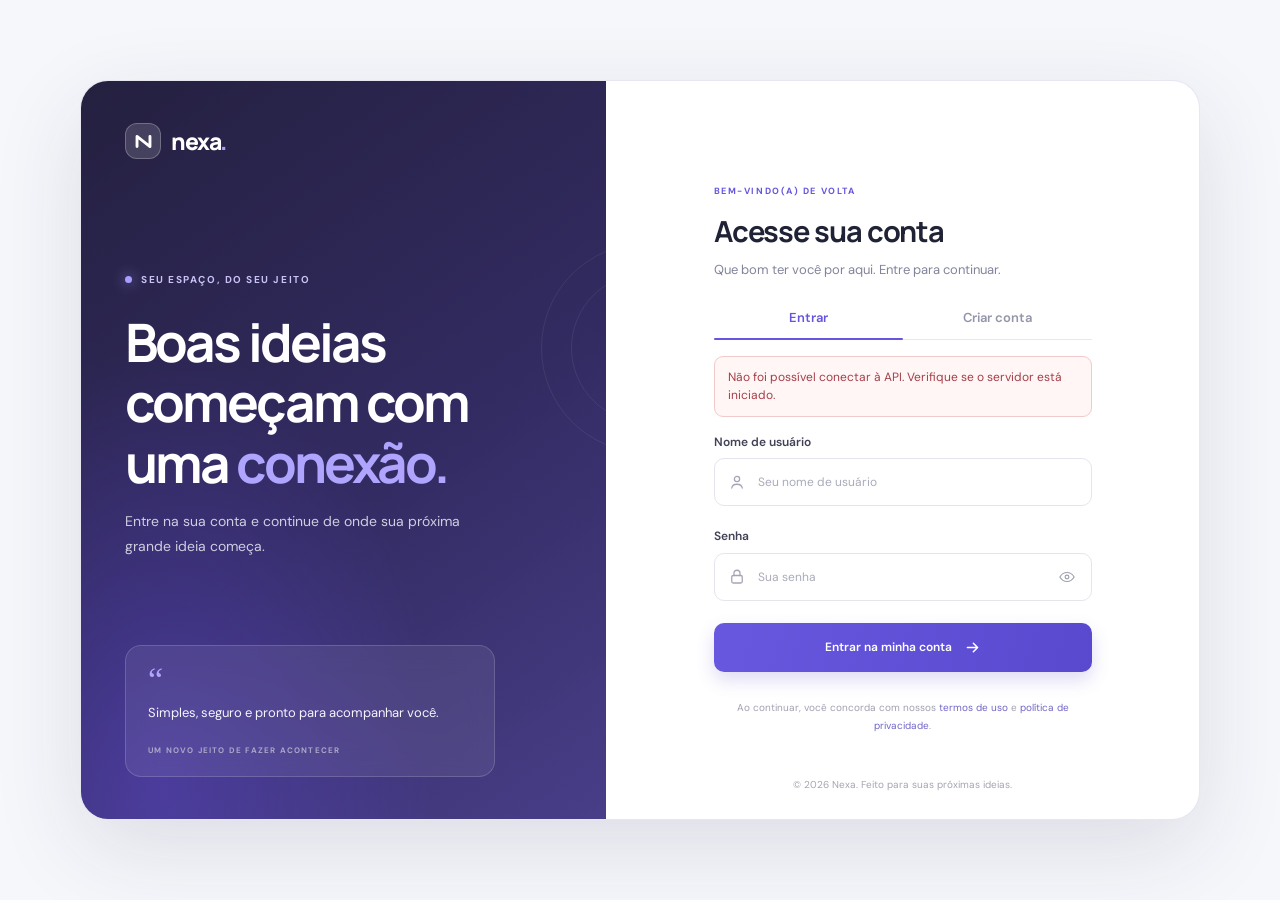
==== page/index.html @ caa94b3e "Commit inicial (codei a base do projeto antes de upar)" ====
<!doctype html>
<html lang="pt-BR">
  <head>
    <meta charset="UTF-8" />
    <meta name="viewport" content="width=device-width, initial-scale=1.0" />
    <meta
      name="description"
      content="Acesse sua conta ou crie seu cadastro de forma simples e segura."
    />
    <meta name="theme-color" content="#f6f7fb" />
    <title>Acesse sua conta</title>
    <link rel="preconnect" href="https://fonts.googleapis.com" />
    <link rel="preconnect" href="https://fonts.gstatic.com" crossorigin />
    <link
      href="https://fonts.googleapis.com/css2?family=DM+Sans:wght@400;500;600;700&family=Manrope:wght@400;500;600;700;800&display=swap"
      rel="stylesheet"
    />
    <link rel="stylesheet" href="./style/style.css" />
    <script src="./scripts/api.js" defer></script>
    <script src="./scripts/index.js" defer></script>
  </head>
  <body>
    <main class="auth-layout">
      <section class="welcome-panel" aria-label="Bem-vindo">
        <a class="brand" href="./index.html" aria-label="Nexa, página inicial">
          <span class="brand-mark" aria-hidden="true">
            <svg viewBox="0 0 32 32" fill="none">
              <path d="M7 23V9l18 14V9" stroke="currentColor" stroke-width="4" stroke-linecap="round" stroke-linejoin="round" />
            </svg>
          </span>
          <span>nexa<span class="brand-period">.</span></span>
        </a>

        <div class="welcome-copy">
          <span class="eyebrow"><span class="eyebrow-dot"></span> SEU ESPAÇO, DO SEU JEITO</span>
          <h1>Boas ideias começam com uma <span>conexão.</span></h1>
          <p>Entre na sua conta e continue de onde sua próxima grande ideia começa.</p>
        </div>

        <div class="quote-card">
          <span class="quote-mark" aria-hidden="true">“</span>
          <p>Simples, seguro e pronto para acompanhar você.</p>
          <span class="quote-caption">UM NOVO JEITO DE FAZER ACONTECER</span>
        </div>

        <span class="panel-decoration panel-decoration-one" aria-hidden="true"></span>
        <span class="panel-decoration panel-decoration-two" aria-hidden="true"></span>
      </section>

      <section class="form-panel" aria-labelledby="form-title">
        <div class="mobile-brand" aria-hidden="true">
          <span class="brand-mark">
            <svg viewBox="0 0 32 32" fill="none">
              <path d="M7 23V9l18 14V9" stroke="currentColor" stroke-width="4" stroke-linecap="round" stroke-linejoin="round" />
            </svg>
          </span>
          <span>nexa<span class="brand-period">.</span></span>
        </div>

        <div class="form-content">
          <div class="form-heading">
            <span class="form-kicker">BEM-VINDO(A) DE VOLTA</span>
            <h2 id="form-title">Acesse sua conta</h2>
            <p id="form-subtitle">Que bom ter você por aqui. Entre para continuar.</p>
          </div>

          <div class="tab-list" role="tablist" aria-label="Acesso ou cadastro">
            <button
              class="tab-button is-active"
              id="login-tab"
              type="button"
              role="tab"
              aria-selected="true"
              aria-controls="login-form"
              data-mode="login"
            >
              Entrar
            </button>
            <button
              class="tab-button"
              id="register-tab"
              type="button"
              role="tab"
              aria-selected="false"
              aria-controls="register-form"
              data-mode="register"
              tabindex="-1"
            >
              Criar conta
            </button>
            <span class="tab-indicator" aria-hidden="true"></span>
          </div>

          <div
            class="notice"
            id="form-notice"
            role="status"
            aria-live="polite"
            hidden
          ></div>

          <form class="auth-form" id="login-form" role="tabpanel" aria-labelledby="login-tab">
            <div class="field">
              <label for="login-username">Nome de usuário</label>
              <div class="input-wrap">
                <svg class="field-icon" viewBox="0 0 24 24" fill="none" aria-hidden="true">
                  <circle cx="12" cy="8" r="3.5" stroke="currentColor" stroke-width="1.7" />
                  <path d="M5 20c.6-3.2 3.1-5 7-5s6.4 1.8 7 5" stroke="currentColor" stroke-width="1.7" stroke-linecap="round" />
                </svg>
                <input
                  id="login-username"
                  name="username"
                  type="text"
                  placeholder="Seu nome de usuário"
                  autocomplete="username"
                  minlength="3"
                  required
                />
              </div>
            </div>

            <div class="field">
              <div class="label-row">
                <label for="login-password">Senha</label>
              </div>
              <div class="input-wrap">
                <svg class="field-icon" viewBox="0 0 24 24" fill="none" aria-hidden="true">
                  <rect x="5" y="10" width="14" height="10" rx="2" stroke="currentColor" stroke-width="1.7" />
                  <path d="M8 10V7a4 4 0 0 1 8 0v3" stroke="currentColor" stroke-width="1.7" stroke-linecap="round" />
                </svg>
                <input
                  id="login-password"
                  name="password"
                  type="password"
                  placeholder="Sua senha"
                  autocomplete="current-password"
                  required
                />
                <button class="password-toggle" type="button" aria-label="Mostrar senha" aria-pressed="false" data-password-toggle="login-password">
                  <svg viewBox="0 0 24 24" fill="none" aria-hidden="true">
                    <path d="M2.5 12s3.4-6 9.5-6 9.5 6 9.5 6-3.4 6-9.5 6-9.5-6-9.5-6Z" stroke="currentColor" stroke-width="1.6" />
                    <circle cx="12" cy="12" r="2.5" stroke="currentColor" stroke-width="1.6" />
                  </svg>
                </button>
              </div>
            </div>

            <button class="submit-button" type="submit">
              <span>Entrar na minha conta</span>
              <svg viewBox="0 0 20 20" fill="none" aria-hidden="true">
                <path d="M4 10h12m-5-5 5 5-5 5" stroke="currentColor" stroke-width="1.8" stroke-linecap="round" stroke-linejoin="round" />
              </svg>
            </button>
          </form>

          <form class="auth-form" id="register-form" role="tabpanel" aria-labelledby="register-tab" hidden>
            <div class="field">
              <label for="register-username">Nome de usuário</label>
              <div class="input-wrap">
                <svg class="field-icon" viewBox="0 0 24 24" fill="none" aria-hidden="true">
                  <circle cx="12" cy="8" r="3.5" stroke="currentColor" stroke-width="1.7" />
                  <path d="M5 20c.6-3.2 3.1-5 7-5s6.4 1.8 7 5" stroke="currentColor" stroke-width="1.7" stroke-linecap="round" />
                </svg>
                <input
                  id="register-username"
                  name="username"
                  type="text"
                  placeholder="Escolha um nome de usuário"
                  autocomplete="username"
                  minlength="3"
                  required
                />
              </div>
            </div>

            <div class="field">
              <label for="register-email">E-mail</label>
              <div class="input-wrap">
                <svg class="field-icon" viewBox="0 0 24 24" fill="none" aria-hidden="true">
                  <rect x="3.5" y="5" width="17" height="14" rx="2" stroke="currentColor" stroke-width="1.7" />
                  <path d="m4.5 7 7.5 6 7.5-6" stroke="currentColor" stroke-width="1.7" stroke-linecap="round" stroke-linejoin="round" />
                </svg>
                <input
                  id="register-email"
                  name="email"
                  type="email"
                  placeholder="voce@exemplo.com"
                  autocomplete="email"
                  required
                />
              </div>
            </div>

            <div class="field">
              <label for="register-password">Senha</label>
              <div class="input-wrap">
                <svg class="field-icon" viewBox="0 0 24 24" fill="none" aria-hidden="true">
                  <rect x="5" y="10" width="14" height="10" rx="2" stroke="currentColor" stroke-width="1.7" />
                  <path d="M8 10V7a4 4 0 0 1 8 0v3" stroke="currentColor" stroke-width="1.7" stroke-linecap="round" />
                </svg>
                <input
                  id="register-password"
                  name="password"
                  type="password"
                  placeholder="Crie uma senha"
                  autocomplete="new-password"
                  required
                />
                <button class="password-toggle" type="button" aria-label="Mostrar senha" aria-pressed="false" data-password-toggle="register-password">
                  <svg viewBox="0 0 24 24" fill="none" aria-hidden="true">
                    <path d="M2.5 12s3.4-6 9.5-6 9.5 6 9.5 6-3.4 6-9.5 6-9.5-6-9.5-6Z" stroke="currentColor" stroke-width="1.6" />
                    <circle cx="12" cy="12" r="2.5" stroke="currentColor" stroke-width="1.6" />
                  </svg>
                </button>
              </div>
            </div>

            <button class="submit-button" type="submit">
              <span>Criar minha conta</span>
              <svg viewBox="0 0 20 20" fill="none" aria-hidden="true">
                <path d="M4 10h12m-5-5 5 5-5 5" stroke="currentColor" stroke-width="1.8" stroke-linecap="round" stroke-linejoin="round" />
              </svg>
            </button>
          </form>

          <p class="form-footer">
            Ao continuar, você concorda com nossos <a href="#" aria-label="Termos de uso (informação não disponível)">termos de uso</a> e
            <a href="#" aria-label="Política de privacidade (informação não disponível)">política de privacidade</a>.
          </p>
        </div>

        <span class="copyright">© 2026 Nexa. Feito para suas próximas ideias.</span>
      </section>
    </main>
  </body>
</html>
---- page/style/style.css ----
:root {
  color-scheme: light;
  font-family: "DM Sans", sans-serif;
  color: #202235;
  background: #f6f7fb;
  font-synthesis: none;
  text-rendering: optimizeLegibility;
  -webkit-font-smoothing: antialiased;
  -moz-osx-font-smoothing: grayscale;
  font-optical-sizing: auto;
  font-weight: 400;
  --violet: #6555df;
  --violet-dark: #5343ca;
  --muted: #82849a;
  --line: #e7e8ef;
}

* {
  box-sizing: border-box;
}

body {
  min-width: 320px;
  min-height: 100vh;
  margin: 0;
  padding: 24px;
  display: grid;
  place-items: center;
}

button,
input {
  font: inherit;
}

button,
a {
  -webkit-tap-highlight-color: transparent;
}

.auth-layout {
  display: grid;
  grid-template-columns: minmax(360px, 0.94fr) minmax(470px, 1.06fr);
  width: min(1120px, 100%);
  min-height: min(740px, calc(100vh - 48px));
  overflow: hidden;
  border: 1px solid rgba(224, 226, 237, 0.8);
  border-radius: 28px;
  background: #fff;
  box-shadow: 0 28px 90px rgba(38, 38, 72, 0.12);
}

.welcome-panel {
  position: relative;
  display: flex;
  flex-direction: column;
  justify-content: space-between;
  min-height: 100%;
  overflow: hidden;
  padding: 42px 44px;
  color: #fff;
  background:
    radial-gradient(ellipse at 15% 95%, rgba(100, 76, 221, 0.42), transparent 44%),
    linear-gradient(145deg, #24203f 0%, #322b61 54%, #483e89 100%);
}

.brand,
.mobile-brand {
  position: relative;
  z-index: 1;
  display: inline-flex;
  align-items: center;
  gap: 10px;
  width: fit-content;
  color: inherit;
  font-family: "Manrope", sans-serif;
  font-size: 23px;
  font-weight: 800;
  letter-spacing: -1.4px;
  text-decoration: none;
}

.brand-mark {
  display: grid;
  width: 36px;
  height: 36px;
  place-items: center;
  border: 1px solid rgba(255, 255, 255, 0.24);
  border-radius: 12px;
  color: #fff;
  background: rgba(255, 255, 255, 0.14);
}

.brand-mark svg {
  width: 23px;
  height: 23px;
}

.brand-period {
  color: #a99eff;
}

.welcome-copy,
.quote-card {
  position: relative;
  z-index: 1;
}

.welcome-copy {
  max-width: 390px;
  margin: 70px 0 48px;
}

.eyebrow,
.form-kicker,
.quote-caption {
  font-size: 10px;
  font-weight: 700;
  letter-spacing: 1.55px;
}

.eyebrow {
  display: inline-flex;
  align-items: center;
  gap: 9px;
  color: #c9c3f5;
}

.eyebrow-dot {
  width: 7px;
  height: 7px;
  border-radius: 50%;
  background: #a99eff;
  box-shadow: 0 0 14px rgba(169, 158, 255, 0.9);
}

.welcome-copy h1 {
  margin: 24px 0 16px;
  font-family: "Manrope", sans-serif;
  font-size: clamp(37px, 4.2vw, 53px);
  font-weight: 700;
  letter-spacing: -2.9px;
  line-height: 1.14;
}

.welcome-copy h1 span {
  color: #afa5ff;
}

.welcome-copy p {
  max-width: 340px;
  margin: 0;
  color: #cfcee0;
  font-size: 14px;
  line-height: 1.8;
}

.quote-card {
  max-width: 370px;
  padding: 20px 22px 18px;
  border: 1px solid rgba(255, 255, 255, 0.16);
  border-radius: 16px;
  background: rgba(255, 255, 255, 0.075);
  backdrop-filter: blur(12px);
}

.quote-mark {
  color: #afa5ff;
  font-family: Georgia, serif;
  font-size: 34px;
  line-height: 0.8;
}

.quote-card p {
  margin: 7px 0 13px;
  color: #f5f4ff;
  font-size: 13px;
  line-height: 1.6;
}

.quote-caption {
  color: #aaa7c8;
  font-size: 8px;
  letter-spacing: 1.2px;
}

.panel-decoration {
  position: absolute;
  width: 210px;
  height: 210px;
  border: 1px solid rgba(255, 255, 255, 0.07);
  border-radius: 50%;
  pointer-events: none;
}

.panel-decoration-one {
  top: 22%;
  right: -145px;
}

.panel-decoration-two {
  top: calc(22% + 30px);
  right: -115px;
  width: 150px;
  height: 150px;
}

.form-panel {
  display: flex;
  flex-direction: column;
  align-items: center;
  justify-content: space-between;
  min-width: 0;
  padding: 54px 56px 28px;
}

.form-content {
  width: min(100%, 378px);
  margin: auto 0;
  padding: 30px 0;
}

.form-heading {
  margin-bottom: 28px;
}

.form-kicker {
  color: var(--violet);
  font-size: 9px;
}

.form-heading h2 {
  margin: 12px 0 8px;
  font-family: "Manrope", sans-serif;
  font-size: 29px;
  font-weight: 700;
  letter-spacing: -1.1px;
}

.form-heading p {
  margin: 0;
  color: var(--muted);
  font-size: 13px;
  line-height: 1.65;
}

.tab-list {
  position: relative;
  display: grid;
  grid-template-columns: 1fr 1fr;
  margin-bottom: 25px;
  border-bottom: 1px solid var(--line);
}

.tab-button {
  position: relative;
  padding: 0 12px 13px;
  border: 0;
  color: #9395a8;
  background: transparent;
  cursor: pointer;
  font-size: 13px;
  font-weight: 600;
  transition: color 160ms ease;
}

.tab-button:hover,
.tab-button.is-active {
  color: var(--violet);
}

.tab-indicator {
  position: absolute;
  bottom: -1px;
  left: 0;
  width: 50%;
  height: 2px;
  border-radius: 4px;
  background: var(--violet);
  transition: transform 180ms ease;
}

.tab-list[data-active="register"] .tab-indicator {
  transform: translateX(100%);
}

.auth-form {
  display: grid;
  gap: 18px;
}

.field {
  display: grid;
  gap: 8px;
}

.field label {
  color: #414257;
  font-size: 12px;
  font-weight: 600;
}

.input-wrap {
  position: relative;
  display: flex;
  align-items: center;
}

.field-icon {
  position: absolute;
  left: 14px;
  width: 18px;
  height: 18px;
  color: #a3a5b6;
  pointer-events: none;
}

.input-wrap input {
  width: 100%;
  height: 48px;
  padding: 0 44px 0 43px;
  border: 1px solid #e5e6ed;
  border-radius: 10px;
  outline: none;
  color: #282a3f;
  background: #fff;
  font-size: 12px;
  transition: border-color 160ms ease, box-shadow 160ms ease, background 160ms ease;
}

.input-wrap input::placeholder {
  color: #aaabba;
}

.input-wrap input:hover {
  border-color: #d1cee9;
}

.input-wrap input:focus {
  border-color: #897ce9;
  background: #fefeff;
  box-shadow: 0 0 0 3px rgba(101, 85, 223, 0.11);
}

.password-toggle {
  position: absolute;
  right: 10px;
  display: grid;
  width: 30px;
  height: 30px;
  place-items: center;
  border: 0;
  border-radius: 7px;
  color: #a0a1b1;
  background: transparent;
  cursor: pointer;
}

.password-toggle:hover {
  color: var(--violet);
  background: #f4f2ff;
}

.password-toggle svg {
  width: 18px;
  height: 18px;
}

.submit-button {
  display: flex;
  align-items: center;
  justify-content: center;
  gap: 12px;
  width: 100%;
  min-height: 49px;
  margin-top: 4px;
  border: 0;
  border-radius: 10px;
  color: #fff;
  background: linear-gradient(105deg, #6858df, #5849cf);
  box-shadow: 0 8px 18px rgba(91, 74, 202, 0.2);
  cursor: pointer;
  font-size: 12px;
  font-weight: 600;
  transition: transform 160ms ease, box-shadow 160ms ease, background 160ms ease;
}

.submit-button:hover {
  transform: translateY(-1px);
  background: linear-gradient(105deg, #7061e7, var(--violet-dark));
  box-shadow: 0 10px 22px rgba(91, 74, 202, 0.26);
}

.submit-button:active {
  transform: translateY(0);
}

.submit-button:disabled {
  cursor: wait;
  opacity: 0.75;
}

.submit-button svg {
  width: 17px;
  height: 17px;
}

.notice {
  margin: -9px 0 17px;
  padding: 11px 13px;
  border: 1px solid #d9d4ff;
  border-radius: 9px;
  color: #5144ae;
  background: #f5f3ff;
  font-size: 12px;
  line-height: 1.55;
}

.notice[data-type="error"] {
  border-color: #f1caca;
  color: #a43e48;
  background: #fff6f5;
}

.notice[data-type="success"] {
  border-color: #c9e9d8;
  color: #28764a;
  background: #f1fbf5;
}

.form-footer {
  margin: 27px 0 0;
  color: #a0a1b0;
  font-size: 10px;
  line-height: 1.8;
  text-align: center;
}

.form-footer a {
  color: #7166c7;
  text-decoration: none;
}

.form-footer a:hover {
  text-decoration: underline;
}

.copyright {
  color: #a4a5b2;
  font-size: 10px;
  text-align: center;
}

.mobile-brand {
  display: none;
  color: #28233f;
}

.mobile-brand .brand-mark {
  border-color: #e8e5f6;
  color: #fff;
  background: var(--violet);
}

[hidden] {
  display: none !important;
}

:focus-visible {
  outline: 3px solid rgba(101, 85, 223, 0.36);
  outline-offset: 3px;
}

@media (max-width: 850px) {
  body {
    padding: 18px;
  }

  .auth-layout {
    grid-template-columns: minmax(290px, 0.82fr) minmax(410px, 1.18fr);
    min-height: min(720px, calc(100vh - 36px));
  }

  .welcome-panel {
    padding: 34px 30px;
  }

  .form-panel {
    padding: 42px 36px 24px;
  }
}

@media (max-width: 680px) {
  body {
    padding: 0;
    background: #fff;
  }

  .auth-layout {
    display: flex;
    flex-direction: column;
    width: 100%;
    min-height: 100vh;
    border: 0;
    border-radius: 0;
    box-shadow: none;
  }

  .welcome-panel {
    display: none;
  }

  .form-panel {
    min-height: 100vh;
    padding: 24px 25px 20px;
  }

  .mobile-brand {
    display: inline-flex;
    align-self: flex-start;
    font-size: 21px;
  }

  .form-content {
    width: min(100%, 410px);
    margin: auto 0;
    padding: 48px 0;
  }

  .form-heading h2 {
    font-size: 27px;
  }
}

@media (max-width: 380px) {
  .form-panel {
    padding-right: 20px;
    padding-left: 20px;
  }

  .form-content {
    padding: 38px 0;
  }
}

@media (prefers-reduced-motion: reduce) {
  *,
  *::before,
  *::after {
    scroll-behavior: auto !important;
    transition-duration: 0.01ms !important;
    animation-duration: 0.01ms !important;
    animation-iteration-count: 1 !important;
  }
}
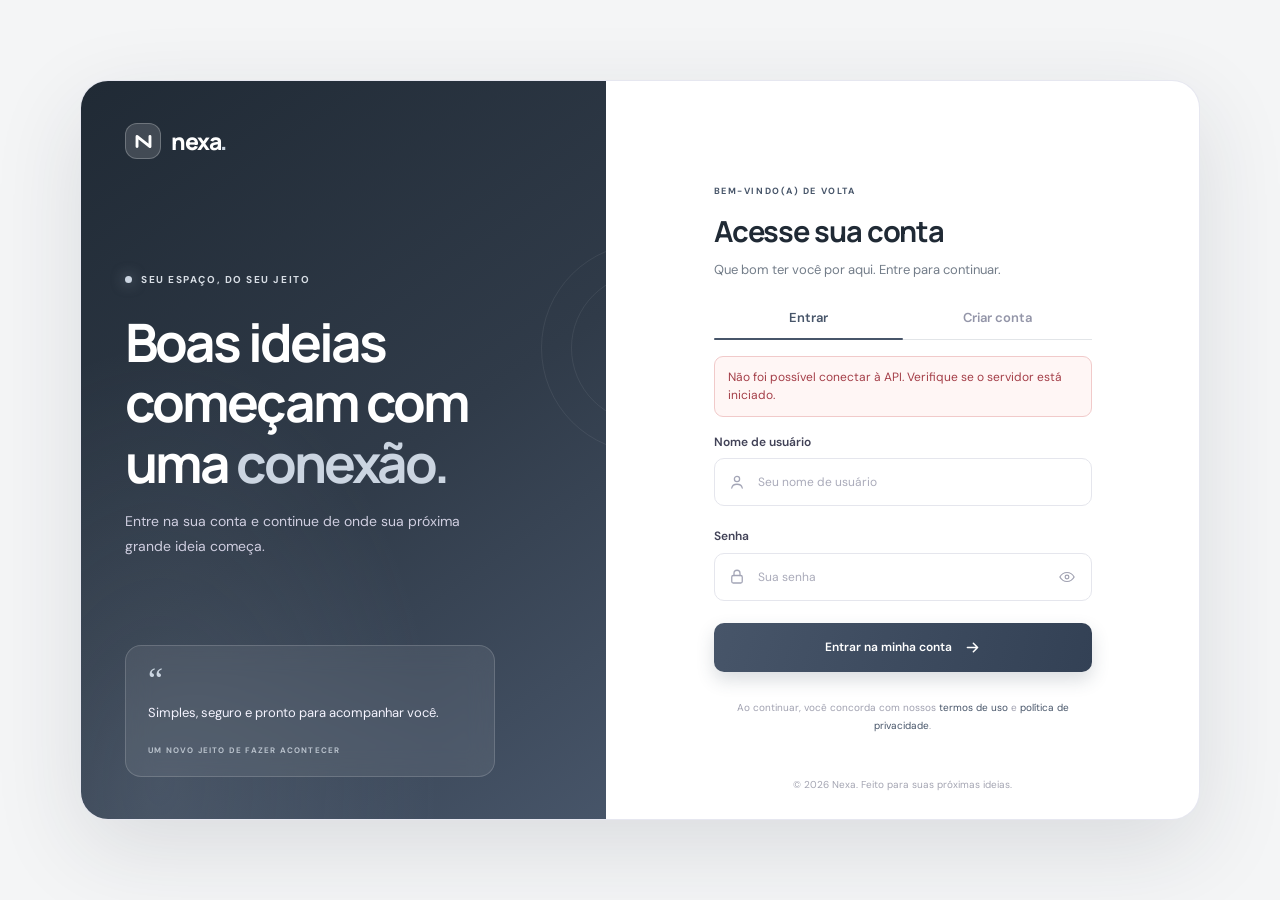
==== commit cc1a6d0f: "Mudança na paleta de cores do site; Adição de sistemas de adicionar materias e tarefas; Adição de ov" ====
--- a/page/index.html
+++ b/page/index.html
@@ -7,7 +7,7 @@
       name="description"
       content="Acesse sua conta ou crie seu cadastro de forma simples e segura."
     />
-    <meta name="theme-color" content="#f6f7fb" />
+    <meta name="theme-color" content="#f4f5f6" />
     <title>Acesse sua conta</title>
     <link rel="preconnect" href="https://fonts.googleapis.com" />
     <link rel="preconnect" href="https://fonts.gstatic.com" crossorigin />
--- a/page/style/style.css
+++ b/page/style/style.css
@@ -1,18 +1,18 @@
 :root {
   color-scheme: light;
   font-family: "DM Sans", sans-serif;
-  color: #202235;
-  background: #f6f7fb;
+  color: #202a35;
+  background: #f4f5f6;
   font-synthesis: none;
   text-rendering: optimizeLegibility;
   -webkit-font-smoothing: antialiased;
   -moz-osx-font-smoothing: grayscale;
   font-optical-sizing: auto;
   font-weight: 400;
-  --violet: #6555df;
-  --violet-dark: #5343ca;
-  --muted: #82849a;
-  --line: #e7e8ef;
+  --accent: #475569;
+  --accent-dark: #334155;
+  --muted: #737d89;
+  --line: #e2e5e8;
 }
 
 * {
@@ -47,7 +47,7 @@
   border: 1px solid rgba(224, 226, 237, 0.8);
   border-radius: 28px;
   background: #fff;
-  box-shadow: 0 28px 90px rgba(38, 38, 72, 0.12);
+  box-shadow: 0 28px 90px rgba(31, 41, 55, 0.12);
 }
 
 .welcome-panel {
@@ -60,8 +60,8 @@
   padding: 42px 44px;
   color: #fff;
   background:
-    radial-gradient(ellipse at 15% 95%, rgba(100, 76, 221, 0.42), transparent 44%),
-    linear-gradient(145deg, #24203f 0%, #322b61 54%, #483e89 100%);
+    radial-gradient(ellipse at 15% 95%, rgba(148, 163, 184, 0.18), transparent 44%),
+    linear-gradient(145deg, #202a35 0%, #303b49 54%, #475569 100%);
 }
 
 .brand,
@@ -97,7 +97,7 @@
 }
 
 .brand-period {
-  color: #a99eff;
+  color: #cbd5e1;
 }
 
 .welcome-copy,
@@ -123,15 +123,15 @@
   display: inline-flex;
   align-items: center;
   gap: 9px;
-  color: #c9c3f5;
+  color: #d8dee5;
 }
 
 .eyebrow-dot {
   width: 7px;
   height: 7px;
   border-radius: 50%;
-  background: #a99eff;
-  box-shadow: 0 0 14px rgba(169, 158, 255, 0.9);
+  background: #cbd5e1;
+  box-shadow: 0 0 14px rgba(203, 213, 225, 0.55);
 }
 
 .welcome-copy h1 {
@@ -144,7 +144,7 @@
 }
 
 .welcome-copy h1 span {
-  color: #afa5ff;
+  color: #cbd5e1;
 }
 
 .welcome-copy p {
@@ -165,7 +165,7 @@
 }
 
 .quote-mark {
-  color: #afa5ff;
+  color: #cbd5e1;
   font-family: Georgia, serif;
   font-size: 34px;
   line-height: 0.8;
@@ -179,7 +179,7 @@
 }
 
 .quote-caption {
-  color: #aaa7c8;
+  color: #b8c1cb;
   font-size: 8px;
   letter-spacing: 1.2px;
 }
@@ -225,7 +225,7 @@
 }
 
 .form-kicker {
-  color: var(--violet);
+  color: var(--accent);
   font-size: 9px;
 }
 
@@ -266,7 +266,7 @@
 
 .tab-button:hover,
 .tab-button.is-active {
-  color: var(--violet);
+  color: var(--accent);
 }
 
 .tab-indicator {
@@ -276,7 +276,7 @@
   width: 50%;
   height: 2px;
   border-radius: 4px;
-  background: var(--violet);
+  background: var(--accent);
   transition: transform 180ms ease;
 }
 
@@ -333,13 +333,13 @@
 }
 
 .input-wrap input:hover {
-  border-color: #d1cee9;
+  border-color: #cbd2d9;
 }
 
 .input-wrap input:focus {
-  border-color: #897ce9;
+  border-color: #64748b;
   background: #fefeff;
-  box-shadow: 0 0 0 3px rgba(101, 85, 223, 0.11);
+  box-shadow: 0 0 0 3px rgba(71, 85, 105, 0.12);
 }
 
 .password-toggle {
@@ -357,8 +357,8 @@
 }
 
 .password-toggle:hover {
-  color: var(--violet);
-  background: #f4f2ff;
+  color: var(--accent);
+  background: #f1f3f5;
 }
 
 .password-toggle svg {
@@ -377,8 +377,8 @@
   border: 0;
   border-radius: 10px;
   color: #fff;
-  background: linear-gradient(105deg, #6858df, #5849cf);
-  box-shadow: 0 8px 18px rgba(91, 74, 202, 0.2);
+  background: linear-gradient(105deg, #475569, #334155);
+  box-shadow: 0 8px 18px rgba(51, 65, 85, 0.18);
   cursor: pointer;
   font-size: 12px;
   font-weight: 600;
@@ -387,8 +387,8 @@
 
 .submit-button:hover {
   transform: translateY(-1px);
-  background: linear-gradient(105deg, #7061e7, var(--violet-dark));
-  box-shadow: 0 10px 22px rgba(91, 74, 202, 0.26);
+  background: linear-gradient(105deg, #58677a, var(--accent-dark));
+  box-shadow: 0 10px 22px rgba(51, 65, 85, 0.22);
 }
 
 .submit-button:active {
@@ -408,10 +408,10 @@
 .notice {
   margin: -9px 0 17px;
   padding: 11px 13px;
-  border: 1px solid #d9d4ff;
+  border: 1px solid #d7dde3;
   border-radius: 9px;
-  color: #5144ae;
-  background: #f5f3ff;
+  color: #475569;
+  background: #f3f5f6;
   font-size: 12px;
   line-height: 1.55;
 }
@@ -437,7 +437,7 @@
 }
 
 .form-footer a {
-  color: #7166c7;
+  color: #475569;
   text-decoration: none;
 }
 
@@ -453,13 +453,13 @@
 
 .mobile-brand {
   display: none;
-  color: #28233f;
+  color: #202a35;
 }
 
 .mobile-brand .brand-mark {
-  border-color: #e8e5f6;
+  border-color: #dfe3e7;
   color: #fff;
-  background: var(--violet);
+  background: var(--accent);
 }
 
 [hidden] {
@@ -467,7 +467,7 @@
 }
 
 :focus-visible {
-  outline: 3px solid rgba(101, 85, 223, 0.36);
+  outline: 3px solid rgba(71, 85, 105, 0.35);
   outline-offset: 3px;
 }
 
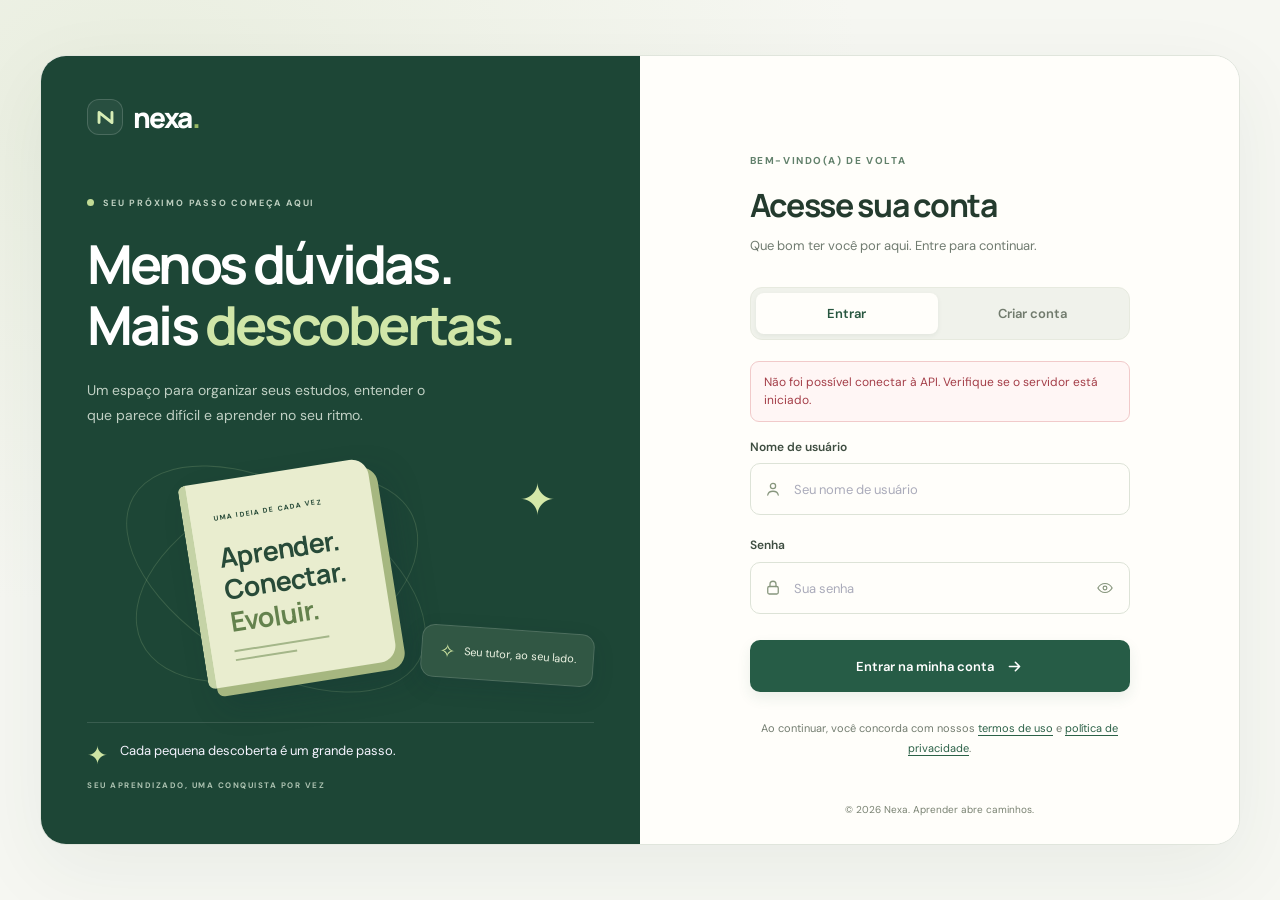
==== commit ba740d86: "Reformulação do front-end para deixar mais estético" ====
--- a/page/index.html
+++ b/page/index.html
@@ -7,7 +7,7 @@
       name="description"
       content="Acesse sua conta ou crie seu cadastro de forma simples e segura."
     />
-    <meta name="theme-color" content="#f4f5f6" />
+    <meta name="theme-color" content="#f6f7f2" />
     <title>Acesse sua conta</title>
     <link rel="preconnect" href="https://fonts.googleapis.com" />
     <link rel="preconnect" href="https://fonts.gstatic.com" crossorigin />
@@ -16,10 +16,11 @@
       rel="stylesheet"
     />
     <link rel="stylesheet" href="./style/style.css" />
+    <link rel="stylesheet" href="./style/nexa.css" />
     <script src="./scripts/api.js" defer></script>
     <script src="./scripts/index.js" defer></script>
   </head>
-  <body>
+  <body class="auth-page">
     <main class="auth-layout">
       <section class="welcome-panel" aria-label="Bem-vindo">
         <a class="brand" href="./index.html" aria-label="Nexa, página inicial">
@@ -32,15 +33,21 @@
         </a>
 
         <div class="welcome-copy">
-          <span class="eyebrow"><span class="eyebrow-dot"></span> SEU ESPAÇO, DO SEU JEITO</span>
-          <h1>Boas ideias começam com uma <span>conexão.</span></h1>
-          <p>Entre na sua conta e continue de onde sua próxima grande ideia começa.</p>
-        </div>
-
+          <span class="eyebrow"><span class="eyebrow-dot"></span> SEU PRÓXIMO PASSO COMEÇA AQUI</span>
+          <h1>Menos dúvidas.<br>Mais <span>descobertas.</span></h1>
+          <p>Um espaço para organizar seus estudos, entender o que parece difícil e aprender no seu ritmo.</p>
+        </div>
+
+        <div class="learning-art" aria-hidden="true">
+          <div class="orbit orbit-one"></div><div class="orbit orbit-two"></div>
+          <span class="art-spark">✦</span>
+          <div class="art-note"><span>UMA IDEIA DE CADA VEZ</span><strong>Aprender.<br>Conectar.<br><em>Evoluir.</em></strong><i></i><i></i></div>
+          <div class="art-label"><span>✧</span> Seu tutor, ao seu lado.</div>
+        </div>
         <div class="quote-card">
-          <span class="quote-mark" aria-hidden="true">“</span>
-          <p>Simples, seguro e pronto para acompanhar você.</p>
-          <span class="quote-caption">UM NOVO JEITO DE FAZER ACONTECER</span>
+          <span class="quote-mark" aria-hidden="true">✦</span>
+          <p>Cada pequena descoberta é um grande passo.</p>
+          <span class="quote-caption">SEU APRENDIZADO, UMA CONQUISTA POR VEZ</span>
         </div>
 
         <span class="panel-decoration panel-decoration-one" aria-hidden="true"></span>
@@ -229,7 +236,7 @@
           </p>
         </div>
 
-        <span class="copyright">© 2026 Nexa. Feito para suas próximas ideias.</span>
+        <span class="copyright">© 2026 Nexa. Aprender abre caminhos.</span>
       </section>
     </main>
   </body>
--- a/page/style/nexa.css
+++ b/page/style/nexa.css
@@ -0,0 +1,46 @@
+/* Shared visual identity: calm paper surfaces, forest green and botanical accents. */
+:root{--accent:#265c46;--accent-dark:#183f30;--accent-soft:#eaf0e6;--muted:#6b756d;--line:#e0e5dc;--success:#397654;color:#23382d;background:#f6f7f2}
+body{background:#f6f7f2}
+button,input,select{font:inherit}
+button,a,input,select{transition:background .18s ease,border-color .18s ease,box-shadow .18s ease,transform .18s ease}
+:focus-visible{outline:3px solid #86aa58;outline-offset:4px}
+input::placeholder{color:#818a80}
+input:focus,select:focus{outline:2px solid #6d9277;outline-offset:2px}
+.brand{font-size:28px;letter-spacing:-1.6px}.brand-mark{background:#265c46;border-radius:12px;box-shadow:none}.brand-period{color:#9aba65}
+button:disabled{transform:none!important}
+/* Sign in */
+.auth-page{padding:28px;background:radial-gradient(ellipse at 10% 10%,#e9eedf,transparent 45%),#f6f7f2}
+.auth-layout{width:min(1200px,100%);grid-template-columns:1fr 1fr;min-height:790px;border:1px solid #e0e5dc;border-radius:26px;box-shadow:0 24px 80px #263f3010}
+.welcome-panel{padding:42px 46px;background:#1d4636;justify-content:flex-start}
+.welcome-panel .brand-mark{color:#d7edb5;background:#ffffff0d;border:1px solid #ffffff28}
+.welcome-panel .welcome-copy{margin:54px 0 0;max-width:440px}
+.welcome-panel .eyebrow{font-size:9px;color:#bdcfc0;letter-spacing:1.8px}.eyebrow-dot{background:#c2db95;box-shadow:none}
+.welcome-panel h1{font-size:clamp(38px,4.2vw,57px);line-height:1.14;letter-spacing:-2.8px;margin:22px 0}
+.welcome-panel h1 span{color:#d0e6a8}
+.welcome-panel .welcome-copy p{color:#c0d0c4;font-size:14px;line-height:1.85;max-width:365px}
+.learning-art{position:relative;height:245px;margin-top:20px;isolation:isolate}
+.orbit{position:absolute;width:300px;height:180px;border:1px solid #bcd49930;border-radius:50%;top:40px;left:40px;transform:rotate(-25deg)}
+.orbit-two{transform:rotate(30deg);width:330px;left:24px}
+.art-note{position:absolute;top:22px;left:105px;width:191px;height:205px;padding:23px;background:#e9edcf;color:#284b39;transform:rotate(-9deg);border-radius:7px 17px 17px 7px;box-shadow:8px 9px 0 #a6b780,15px 19px 32px #102a3440;border-left:8px solid #c5d3a6}
+.art-note>span{font-size:7px;font-weight:700;letter-spacing:1.2px}.art-note strong{display:block;font-family:Manrope,sans-serif;font-size:27px;line-height:1.2;letter-spacing:-1px;margin-top:17px}.art-note em{font-style:normal;color:#64824d}.art-note i{display:block;height:2px;background:#a4b689;margin-top:12px;width:70%}.art-note i+i{width:45%;margin-top:7px}
+.art-spark{position:absolute;right:38px;top:22px;color:#d4e8a8;font-size:44px}
+.art-label{position:absolute;bottom:12px;right:0;padding:13px 17px;border:1px solid #ffffff24;border-radius:13px;background:#315744;color:#eff5e5;font-size:11px;box-shadow:0 8px 22px #102a3420;transform:rotate(4deg)}.art-label span{color:#d2e8a3;font-size:19px;vertical-align:middle;margin-right:6px}
+.quote-card{margin-top:28px;max-width:none;padding:18px 0 0;border:0;border-top:1px solid #ffffff20;border-radius:0;background:none;backdrop-filter:none}.quote-mark{float:left;margin:5px 12px 0 0;font-size:25px;color:#cee4a3}.quote-card p{margin:0 0 10px;font-size:13px}.quote-caption{color:#acc2b1;letter-spacing:1.5px;font-size:8px}
+.panel-decoration{display:none}
+.form-panel{padding:48px 58px 28px;background:#fffefa}.form-content{width:min(100%,380px)}.form-kicker{color:#61806b;letter-spacing:1.6px;font-size:10px}.form-heading h2{font-size:32px;color:#243b2e;letter-spacing:-1.3px;margin-top:14px}.form-heading p{font-size:13px;color:#707b70}
+.tab-list{background:#f0f2eb;border:1px solid #e7eadf;border-radius:12px;padding:5px;gap:4px;margin:30px 0}.tab-button{padding:12px;border-radius:8px;color:#717b6d;z-index:1}.tab-button.is-active{background:#fffefa;box-shadow:0 2px 5px #24432b10;color:#27563f}.tab-indicator{display:none}
+.field label{color:#3e4d40;font-size:12px}.input-wrap input{height:52px;background:#fffefa;border-color:#dde3d7;font-size:13px;border-radius:10px}.input-wrap input:focus{border-color:#6c9076;box-shadow:0 0 0 4px #265c4610;outline:none}.field-icon,.password-toggle{color:#87967d}.submit-button{min-height:52px;background:#265c46;box-shadow:0 6px 14px #265c4618;font-size:13px;margin-top:8px}.submit-button:hover{background:#1c4735;box-shadow:0 8px 18px #265c4620}.form-footer{color:#737d70;font-size:11px}.form-footer a{color:#2b6147;text-decoration:underline;text-underline-offset:3px}.copyright{color:#798272;font-size:10px}
+/* Study workspace */
+.workspace-page{padding:0 40px}.dashboard-layout{width:min(100%,1240px)}.topbar{min-height:94px;border-color:#dfe5d9}.top-nav{border:0;background:transparent;box-shadow:none;gap:4px;padding:5px}.nav-link{font-size:12px;text-transform:none;letter-spacing:0;min-height:40px;padding:0 18px;border-radius:9px}.nav-link.is-active{background:#e5eddf;color:#27563f}.avatar-pill{border:0;background:transparent;max-width:180px}.avatar-dot{width:32px;height:32px;background:#e5ebd6;color:#3b5835;font-size:12px}#avatar-username{overflow:hidden;text-overflow:ellipsis;white-space:nowrap}.logout-button{background:transparent;border-color:#dce3d5;border-radius:10px}
+.dashboard-main{padding:32px 0 40px}.page-heading{display:flex;align-items:center;justify-content:space-between;gap:20px;margin-bottom:25px}.page-heading h2{font-family:Manrope,sans-serif;font-size:26px;letter-spacing:-1px;margin:8px 0 0;font-weight:700}.page-heading h2>span{color:#75964a}.section-kicker{font-size:9px;color:#73826a;letter-spacing:1.8px}.workspace-label{display:flex;align-items:center;gap:8px;color:#6b7965;font-size:11px;white-space:nowrap}.workspace-label>span{width:6px;height:6px;border-radius:50%;background:#73945d}
+.welcome-card{background:#204c39;border-radius:20px;min-height:300px;padding:32px 38px;box-shadow:none}.welcome-card .eyebrow{font-size:8px;letter-spacing:1.6px;color:#c1d4c3}.status-dot{box-shadow:none;background:#cde6a3}.greeting{color:#aac6ae;margin-top:22px}.welcome-card h1{font-size:38px;overflow-wrap:anywhere}.welcome-description{color:#c4d6c7;max-width:455px;font-size:13px}.hero-stats{gap:0;margin-top:28px}.stat-pill{min-width:150px;padding:0 24px;border:0;border-right:1px solid #ffffff25;border-radius:0;background:none;backdrop-filter:none}.stat-pill:first-child{padding-left:0}.stat-pill:last-child{border:0}.stat-label{font-size:9px;color:#b8cdbb;letter-spacing:1px}.stat-pill strong{font-size:20px;letter-spacing:-.5px;margin-top:8px;color:#f0f7df}
+.welcome-decoration{right:6%;width:250px;height:240px;pointer-events:none}.hero-orbit{position:absolute;inset:10px -30px;border:1px solid #d5e8b82a;border-radius:50%;transform:rotate(-28deg)}.hero-orbit.second{inset:35px -45px;transform:rotate(30deg)}.hero-book{position:absolute;inset:20px 35px 15px 30px;border-radius:5px 15px 15px 5px;background:#d8e5b9;color:#234d37;padding:22px;border-left:7px solid #b0c58d;transform:rotate(12deg);box-shadow:7px 5px 0 #9eb878,16px 15px 30px #0c291530}.hero-book>span{position:static;border:0;border-radius:0;font-size:9px;letter-spacing:1px}.hero-book strong{display:block;font-family:Manrope,sans-serif;font-size:29px;line-height:1.14;letter-spacing:-1.1px;margin-top:20px}.hero-book i{position:absolute;right:20px;bottom:10px;font-size:40px;font-style:normal;color:#5c814d}.welcome-decoration .hero-spark{position:absolute;inset:auto auto -4px -22px;border:0;font-size:60px;line-height:1;color:#d8e7b4}
+.tools-heading{display:flex;align-items:center;justify-content:space-between;gap:15px;margin:32px 0 16px}.tools-heading h2{margin:0;font-family:Manrope,sans-serif;font-size:18px;letter-spacing:-.5px}.tools-heading>span{color:#7c8576;font-size:11px}.feature-grid{margin-top:0;gap:16px;grid-template-columns:repeat(4,minmax(0,1fr))}.feature-card,.feature-card.primary{border:1px solid #dee5d7;border-radius:16px;background:#fffefa;color:#263c2e;padding:20px;box-shadow:none;transition:transform .2s,box-shadow .2s,border-color .2s}.feature-card:hover{transform:translateY(-4px);box-shadow:0 10px 26px #24452b0c;border-color:#b9c9aa}.feature-card.primary{background:#edf3e6;border-color:#d4e0c6}.feature-top{display:flex;align-items:center;gap:12px}.feature-icon{display:grid;place-items:center;width:40px;height:40px;background:#e2ecd6;color:#496e3c;border-radius:12px}.feature-icon svg{width:23px;height:23px}.feature-card:nth-child(2) .feature-icon{background:#f5ebd5;color:#927027}.feature-card:nth-child(3) .feature-icon{background:#eae6f4;color:#786294}.feature-card:nth-child(4) .feature-icon{background:#f6e4db;color:#aa6e4c}.feature-tag,.feature-card.primary .feature-tag{padding:0;background:none;color:#65755d;font-size:9px;align-self:center;letter-spacing:1px}.feature-card h3{font-size:18px;line-height:1.4;letter-spacing:-.65px;margin:17px 0 8px;max-width:205px}.feature-card p,.feature-card.primary p{color:#6e786a;font-size:12px;line-height:1.75;margin-bottom:20px}.feature-card button,.feature-card.primary button{display:flex;align-items:center;justify-content:space-between;width:100%;margin-top:auto;padding:12px 0 0;border-top:1px solid #e1e7d9;border-radius:0;background:none;color:#345b38;font-size:11px;letter-spacing:0;min-height:36px}.feature-card button::after{content:'↗';font-size:18px;font-weight:400}.feature-card button:hover{color:#172f20}
+.content-grid,.lower-grid{gap:22px;margin-top:26px;grid-template-columns:minmax(0,1.45fr) minmax(0,.9fr)}.panel{min-width:0;border-color:#dfe5d9;border-radius:18px;padding:26px;background:#fffefa;box-shadow:none}.section-heading h2{font-size:21px;color:#293c2d}.method-badge{background:#f0f3e9;border:1px solid #e2e8d8;color:#617153;font-size:10px}.list-empty-state,.material-list .list-empty-state{background:#f8f9f3;border:1px dashed #d9e1cc;padding:24px 16px;color:#758168}.study-entry-form{gap:12px;padding-top:20px;margin-top:20px}.study-entry-form label,.chat-context label,.goal-form label{font-size:11px;color:#6a7663}.study-entry-form input,.study-entry-form select,.chat-context input,.chat-context select,.goal-form-controls input{min-height:44px;background:#fffefa;border-color:#dfe5d7;font-size:12px}.study-entry-form button,.goal-form-controls button{min-height:44px}.study-entry-form button:hover,.goal-form-controls button:hover,.prompt-box button:hover{background:#1b4935}#task-form{grid-template-columns:1fr 1fr}#task-form h3,#task-form label:first-of-type,#task-form button{grid-column:1/-1}.plan-item,.material-list li{background:#f9faf5;border-color:#e5eadc}.plan-copy,.material-copy{overflow-wrap:anywhere}.plan-index{background:#eaf0de;color:#567442}.plan-actions{flex-wrap:wrap;justify-content:flex-end}.plan-item{grid-template-columns:auto minmax(0,1fr)}.plan-actions{grid-column:2/-1;justify-content:flex-start}.task-status-button,.delete-study-button{min-height:36px}
+.progress-ring{width:164px;height:164px;margin:24px auto 20px}.ring-core{width:134px;height:134px;border:0;background:#fffefa}.ring-core span{font-size:32px;color:#325638}.weekly-goal-summary{color:#6d7965}.goal-form{margin:22px auto;max-width:260px}.goal-form-controls input{flex:1;min-width:0}.progress-meta{padding-top:20px;gap:20px}.progress-meta>div{text-align:center}.progress-meta strong{color:#325638;font-size:23px}.meta-label{color:#79866f}.message-bot{background:#eff3e8;border-color:#e1e8d6;color:#45553d}.message-user{background:#2c6048;box-shadow:none}.message{font-size:13px}.chat-thread{min-height:150px;align-content:start}.prompt-box{padding:6px;border:1px solid #d8e2cf;border-radius:12px;background:#fff}.prompt-box input{min-width:0;background:transparent;border:0;font-size:12px}.prompt-box button{border-radius:8px;font-size:12px}.account-card{background:#fffefa;border-color:#dfe5d9;box-shadow:none;min-height:100px}.detail-icon{background:#eaf0df;color:#527747}.dashboard-footer{color:#7b8673;font-size:11px;padding-bottom:28px}.dashboard-notice{position:fixed;bottom:20px;right:24px;z-index:20;max-width:min(440px,calc(100vw - 48px));box-shadow:0 8px 30px #243b3020}
+@media(min-width:901px){.welcome-card .welcome-copy{max-width:65%}}
+@media(max-width:1050px){.workspace-page{padding:0 24px}.welcome-decoration{right:3%;transform:translateY(-50%) scale(.85)}.nav-link{padding:0 12px}.topbar{gap:12px}.avatar-pill{max-width:130px}.feature-card{padding:17px}.auth-layout{min-height:760px}.welcome-panel{padding:35px}.form-panel{padding:40px}.art-note{left:65px}.orbit{left:0;width:260px}.orbit-two{left:0;width:270px}.art-spark{right:0}}
+@media(max-width:900px){.feature-grid{grid-template-columns:repeat(2,minmax(0,1fr))}.content-grid,.lower-grid{grid-template-columns:1fr}.welcome-decoration{opacity:.55}.welcome-card .welcome-copy{max-width:65%}.workspace-label{display:none}.auth-layout{grid-template-columns:minmax(0,1fr) minmax(0,1fr)}.welcome-panel{padding:30px}.welcome-panel h1{font-size:42px}.form-panel{padding:32px}.learning-art{transform:scale(.85);transform-origin:center}.art-label{right:-20px}.top-nav{gap:0}.nav-link{padding:0 10px}.avatar-pill{max-width:115px}.user-menu{gap:5px}}
+@media(max-width:680px){.auth-page{padding:0}.auth-layout{display:flex;min-height:100svh;border:0;border-radius:0}.welcome-panel{display:none}.form-panel{min-height:100svh;padding:28px 25px;background:#fffefa}.mobile-brand .brand-mark{background:#265c46}.form-content{padding:38px 0}.form-heading h2{font-size:30px}.workspace-page{padding:0 18px}.topbar{justify-content:space-between;gap:14px;padding:18px 0 12px}.topbar>.brand{font-size:25px}.user-menu{width:auto;gap:6px}.avatar-pill{padding:0;max-width:105px}#avatar-username{display:none}.logout-button{min-height:36px;padding:0 10px}.top-nav{width:100%;padding:0;justify-content:space-between;gap:2px}.nav-link{font-size:11px;min-height:40px;flex:1;padding:0 8px;white-space:nowrap}.dashboard-main{padding-top:25px}.page-heading{margin-bottom:20px}.page-heading h2{font-size:23px;max-width:300px;line-height:1.35}.page-heading .section-kicker{font-size:8px;letter-spacing:1.3px}.welcome-card{padding:27px 24px;min-height:0}.welcome-card .welcome-copy{max-width:100%}.welcome-card h1{font-size:31px}.welcome-description{font-size:12px}.welcome-decoration{display:none}.hero-stats{display:grid;grid-template-columns:repeat(3,minmax(0,1fr));margin-top:25px}.stat-pill{min-width:0;padding:0 12px}.stat-label{font-size:8px;letter-spacing:.4px}.stat-pill strong{font-size:15px;line-height:1.5}.tools-heading{margin-top:27px}.tools-heading h2{font-size:17px}.tools-heading>span{display:none}.feature-grid{gap:10px}.feature-card,.feature-card.primary{padding:16px 14px;border-radius:14px}.feature-top{gap:8px;flex-wrap:wrap}.feature-icon{width:34px;height:34px;border-radius:10px}.feature-tag,.feature-card.primary .feature-tag{font-size:8px;letter-spacing:.5px}.feature-card h3{font-size:16px;letter-spacing:-.4px}.feature-card p{font-size:11px}.feature-card button{font-size:10px}.panel{padding:22px 18px}.section-heading{flex-direction:row;align-items:center;gap:10px}.section-heading h2{font-size:20px}.chat-context{grid-template-columns:1fr}.prompt-box{flex-direction:row;gap:4px}.prompt-box input{padding:0 8px}.prompt-box button{padding:0 12px}.message{max-width:94%}.account-details{grid-template-columns:1fr}.method-badge{align-self:center}.dashboard-notice{bottom:12px;right:12px;max-width:calc(100vw - 24px)}}
+@media(max-width:360px){.workspace-page{padding:0 12px}.feature-grid{grid-template-columns:1fr}.feature-card h3{max-width:none}.feature-top{flex-wrap:nowrap}.stat-pill{padding:0 8px}.stat-pill strong{font-size:13px}#task-form{grid-template-columns:1fr}}
+@media(prefers-reduced-motion:reduce){html{scroll-behavior:auto}*,*::before,*::after{transition:none!important;animation:none!important;scroll-behavior:auto!important}}
